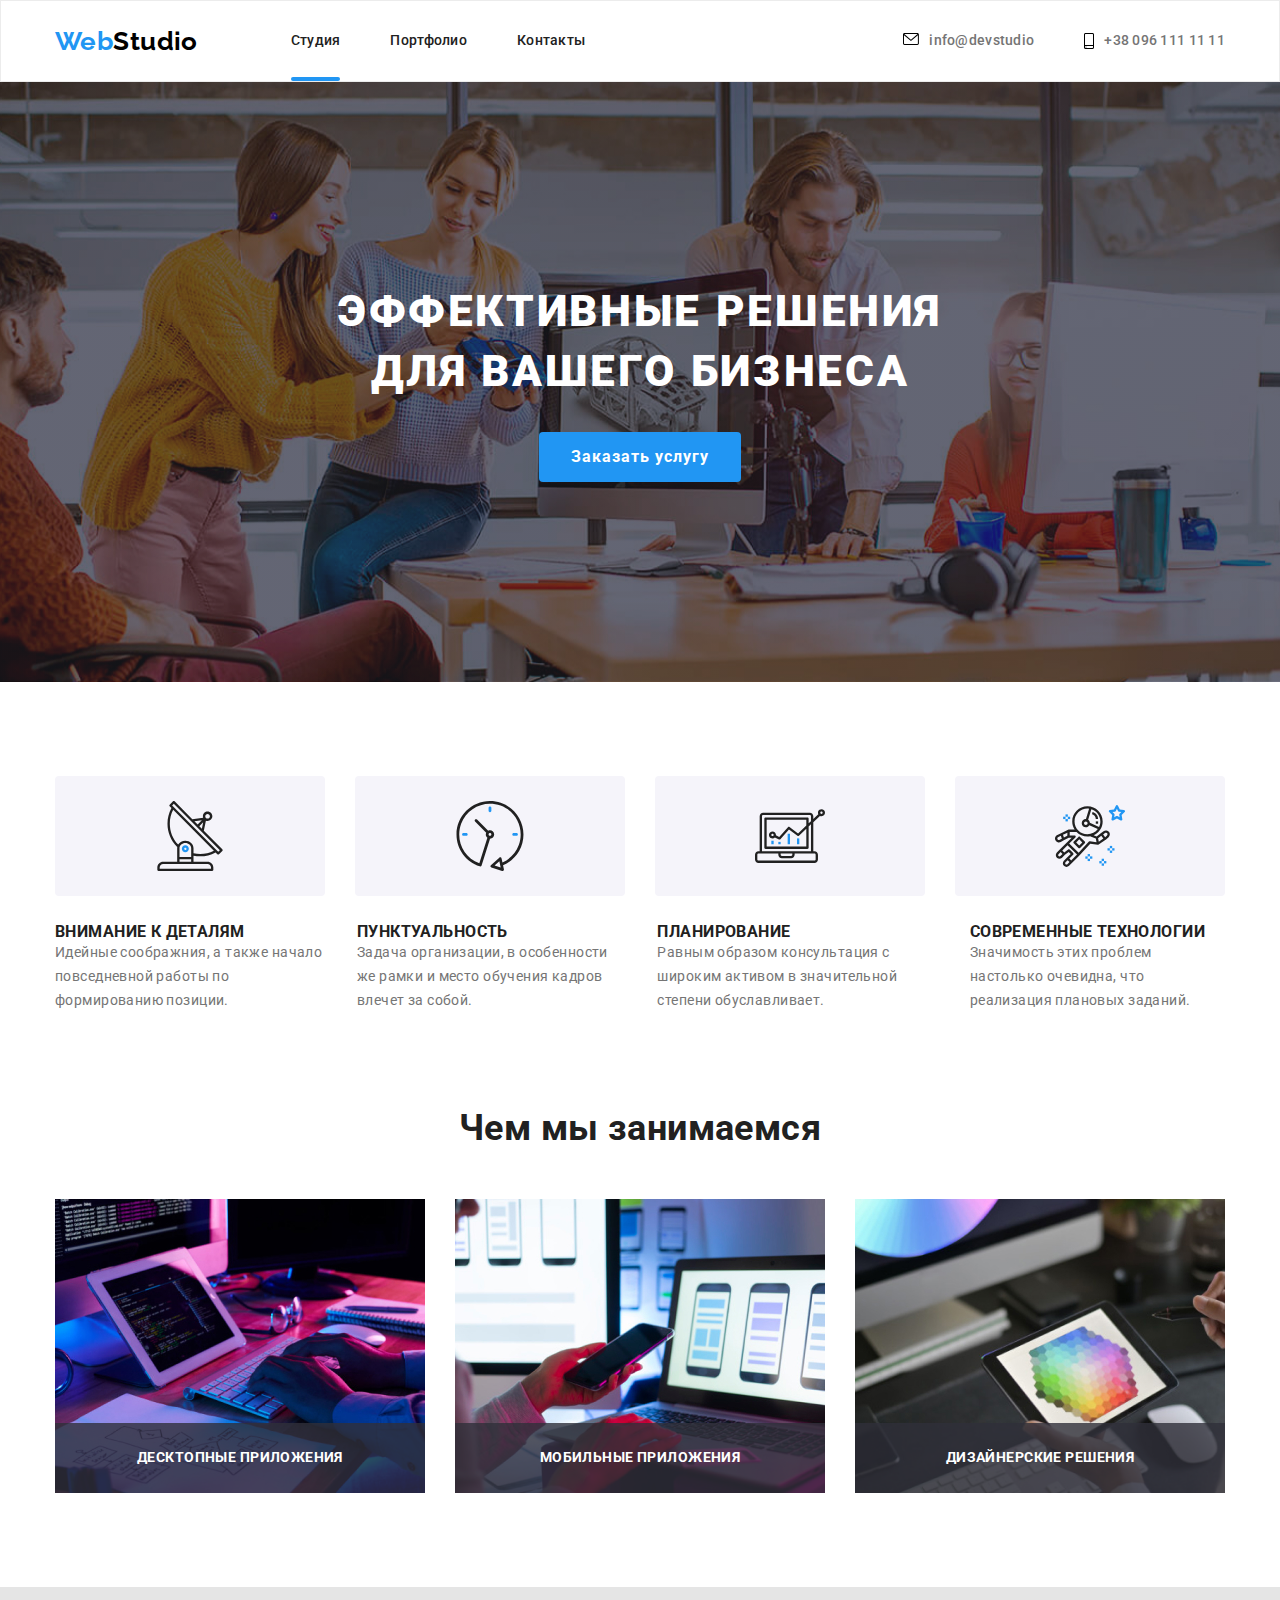
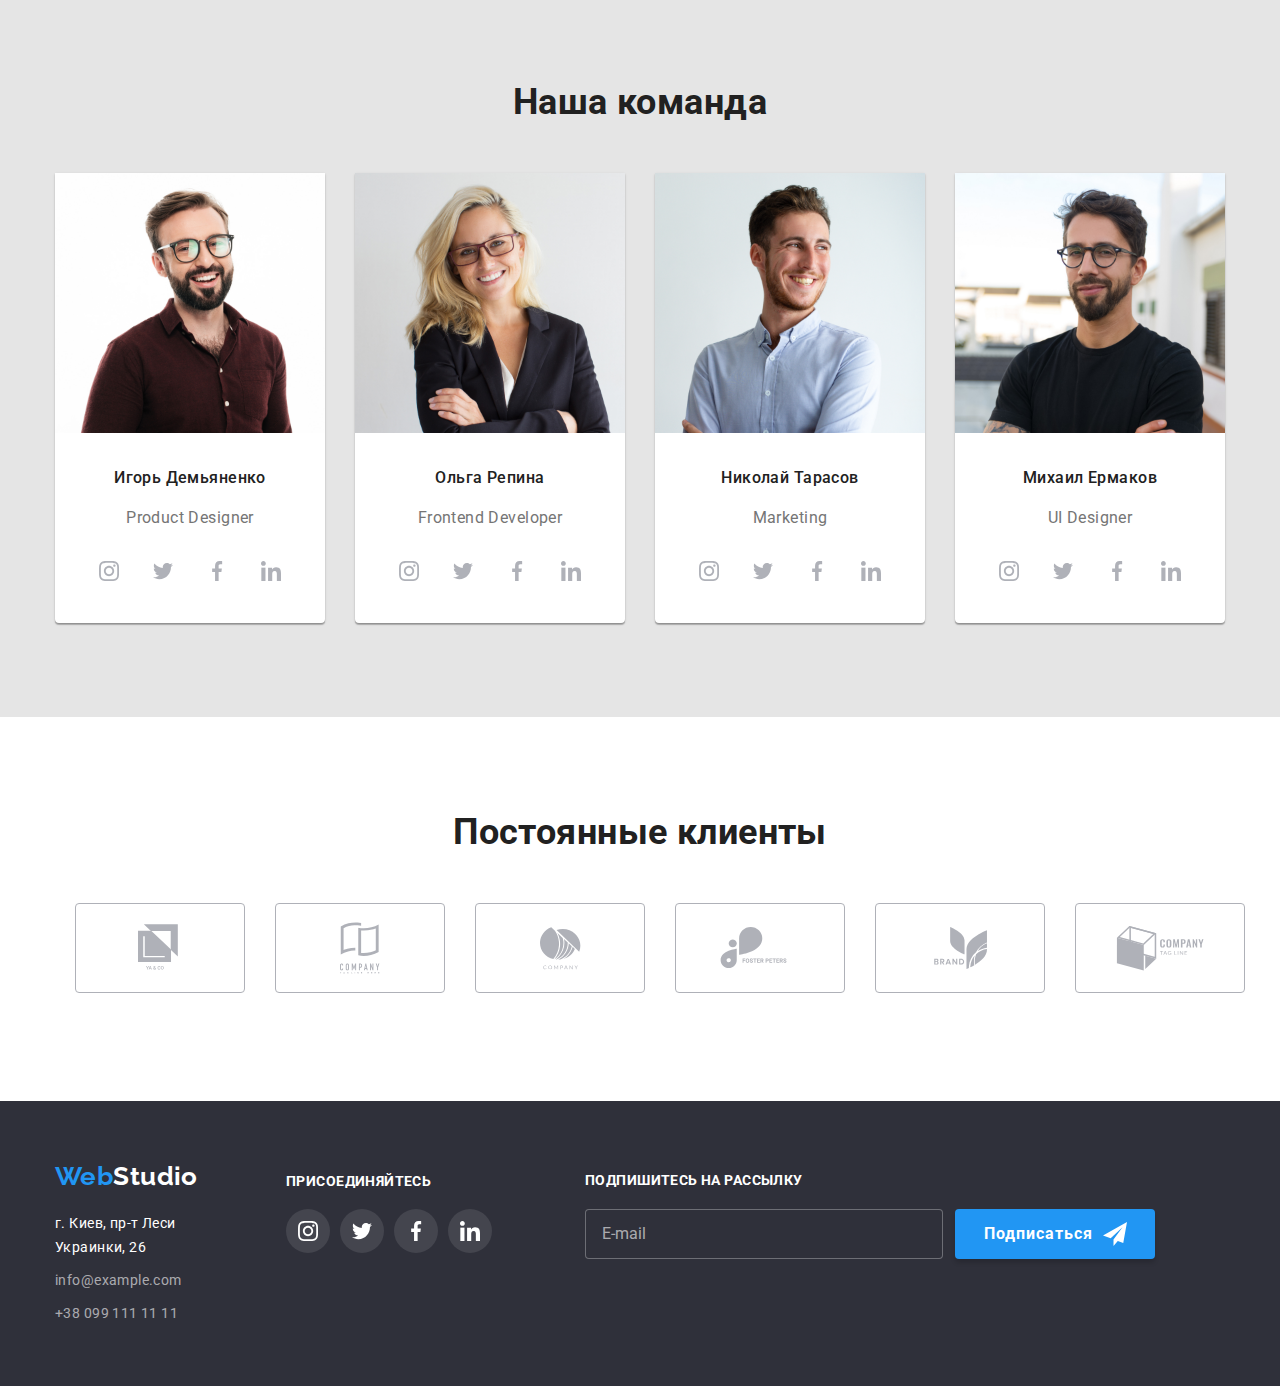
==== index.html @ 0bd9d5df "goit-markup-hw-06" ====
<!DOCTYPE html>
<html lang="ru">
<head>
    <meta charset="UTF-8">
    <meta name="viewport" content="width=device-width, initial-scale=1.0">
    <link href="https://fonts.googleapis.com/css2?family=Raleway:wght@100;600&family=Roboto:wght@100;400;500;700;900&display=swap" rel="stylesheet">
    <link rel="stylesheet" href="https://cdnjs.cloudflare.com/ajax/libs/modern-normalize/1.0.0/modern-normalize.min.css">
    <link rel="stylesheet" href="./css/style.css">
    <title>goit-markup-hw-04</title>
</head>
<body>
    <header class="header">
        <div class="container">
        <nav class="navigation">
            <a class="logo link" href="index.html" lang="en"><span class="web link">Web </span>Studio</a>
            <ul class="navigation-list list">
                <li class="navigation-list-item">
                <a class="navigation-list-link current link" href="index.html">Студия</a>    
                </li>
                <li class="navigation-list-item">
                <a class="navigation-list-link link" href="portfolio.html">Портфолио</a> 
                </li>
                <li class="navigation-list-item">
                <a class="navigation-list-link link" href="">Контакты</a> 
                </li>
            </ul>
        </nav>
        <div class="header-ul">
        <ul class="header-adress list">
            <li class="header-adress-link link">
                <a class="header-adress mail link" href="mailto:info@devstudio">
                    <svg class="envelope header-adress-link-item-svg">
                        <use href="./images/symbol-defs.svg#envelope"></use>
                    </svg>
                    info@devstudio</a>
            </li>
            <li  class="header-adress-link link">
                <a class="header-adress link" href="tel:380961111111">
                    <svg class="smartphone header-adress-link-item-svg">
                        <use href="./images/symbol-defs.svg#smartphone"></use>
                    </svg>
                    +38 096 111 11 11</a>
            </li>
        </ul>
        </div>
        </div>
    </header>
    <main>
        <!--Заказ услуг-->
       <section class="services">
        <div class="hero-content ">
            <h1 class="hero-title">ЭФФЕКТИВНЫЕ РЕШЕНИЯ<br> ДЛЯ ВАШЕГО БИЗНЕСА</h1>
            <button data-modal-open class="modal-btn">Заказать услугу</button>
        </div>
        </section>
        <!--Приоритеты компании-->
        <section class="prioriti-section">
            <div class="container">
            <ul class="prioriti-img-list list">
                <li class="prioriti-img-link">
                    <div class="prioriti-img-cont">
                        <svg class="prioriti-img-item">
                            <use href="./images/symbol-defs.svg#antenna"></use>
                        </svg>
                    </div>
                </li>
                <li class="prioriti-img-link">
                    <div class="prioriti-img-cont">
                        <svg class="prioriti-img-item">
                            <use href="./images/symbol-defs.svg#clock"></use>
                        </svg>
                    </div>
                </li>
                <li class="prioriti-img-link">
                    <div class="prioriti-img-cont">
                        <svg class="prioriti-img-item">
                            <use href="./images/symbol-defs.svg#diagram"></use>
                        </svg>
                    </div>
                </li>
                <li class="prioriti-img-link">
                    <div class="prioriti-img-cont">
                        <svg class="prioriti-img-item">
                            <use href="./images/symbol-defs.svg#astronaut"></use>
                        </svg>
                    </div>
                </li>
            </ul>    
            <ul class="prioriti-list list">
                <li class="prioriti-link">
                    <h3 class="heading3">ВНИМАНИЕ К ДЕТАЛЯМ</h3>
                    <p class="prioriti">
                        Идейные соображния, а также начало повседневной работы по формированию позиции.
                    </p>
                </li>
                <li class="prioriti-link">
                    <h3 class="heading3">ПУНКТУАЛЬНОСТЬ</h3>
                    <p class="prioriti">
                        Задача организации, в особенности же рамки и место обучения кадров влечет за собой.
                    </p>
                </li>
                <li class="prioriti-link">
                    <h3 class="heading3">ПЛАНИРОВАНИЕ</h3>
                    <p class="prioriti">
                        Равным образом консультация с широким активом в значительной степени обуславливает.
                    </p>
                </li>
                <li class="prioriti-link">
                    <h3 class="heading3">СОВРЕМЕННЫЕ ТЕХНОЛОГИИ</h3>
                    <p class="prioriti">
                        Значимость этих проблем настолько очевидна, что реализация плановых заданий.
                    </p>
                </li>
            </ul>
            </div>
         </section>
         <!--Виды деятельности-->
         <section class="activities-section">
            <div class="containe">
            <h2 class="heading2">Чем мы занимаемся</h2>
            <ul class="activities-list list">
                <li class="activities-link">
                    <img src="./images/img1.jpg" alt="фото компьютера" width="370" height="294">
                    <p class="activities-text">ДЕСКТОПНЫЕ ПРИЛОЖЕНИЯ</p>
                </li>
                <li class="activities-link">
                    <img src="./images/img2.jpg" alt="фото ноутбука" width="370" height="294">
                    <p class="activities-text">МОБИЛЬНЫЕ ПРИЛОЖЕНИЯ</p>
                 </li>
                <li class="activities-link">
                    <img src="./images/img3.jpg" alt="фото планшета" width="370" height="294">
                    <p class="activities-text">ДИЗАЙНЕРСКИЕ РЕШЕНИЯ</p>
                 </li>
                 
            </ul>
            </div>
        </section>
        <!--Наши сотрудники-->
        <section class="profession">
            <div class="container">
            <h2 class="heading2">Наша команда</h2>
                <ul class="profession-list list">
                 <li class="profession-linl">
                    <img class="profession-img" src="./images/Photo1.jpg" alt="photo Product Designer" width="270" height="260">
                    <p class="name">Игорь Демьяненко</p>
                    <p class="profession-name">Product Designer</p>
                    <ul class="social-profession-list list">
                        <li class="social-profession-link link">
                            <a class="social-profession-link-item link" href="#">
                                <svg class="social-profession-link-item-svg">
                                    <use href="./images/symbol-defs.svg#instagram"></use>
                                </svg>
                            </a>
                        </li>
                        <li class="social-profession-link link">
                            <a class="social-profession-link-item link" href="#">
                                <svg class="social-profession-link-item-svg">
                                    <use href="./images/symbol-defs.svg#twitter"></use>
                                </svg>
                            </a>
                        </li>
                        <li class="social-profession-link link">
                            <a class="social-profession-link-item link" href="#">
                                <svg class="social-profession-link-item-svg">
                                    <use href="./images/symbol-defs.svg#facebook"></use>
                                </svg>
                            </a>
                        </li>
                        <li class="social-profession-link link">
                            <a class="social-profession-link-item link" href="#">
                                <svg class="social-profession-link-item-svg">
                                    <use xlink:href="./images/symbol-defs.svg#linkedin"></use>
                                </svg>
                            </a>
                        </li>
                    </ul>
                </li>
                <li class="profession-linl">
                    <img class="profession-img" src="./images/Photo2.jpg" alt="photo Frontend Developer" width="270" height="260">
                    <p class="name">Ольга Репина</p>
                    <p class="profession-name">Frontend Developer</p>
                    <ul class="social-profession-list list">
                        <li class="social-profession-link link">
                            <a class="social-profession-link-item link" href="#">
                                <svg class="social-profession-link-item-svg">
                                    <use href="./images/symbol-defs.svg#instagram"></use>
                                </svg>
                            </a>
                        </li>
                        <li class="social-profession-link link">
                            <a class="social-profession-link-item link" href="#">
                                <svg class="social-profession-link-item-svg">
                                    <use href="./images/symbol-defs.svg#twitter"></use>
                                </svg>
                            </a>
                        </li>
                        <li class="social-profession-link link">
                            <a class="social-profession-link-item link" href="#">
                                <svg class="social-profession-link-item-svg">
                                    <use href="./images/symbol-defs.svg#facebook"></use>
                                </svg>
                            </a>
                        </li>
                        <li class="social-profession-link link">
                            <a class="social-profession-link-item link" href="#">
                                <svg class="social-profession-link-item-svg">
                                    <use xlink:href="./images/symbol-defs.svg#linkedin"></use>
                                </svg>
                            </a>
                        </li>
                    </ul>
                </li>
                <li class="profession-linl">
                    <img class="profession-img" src="./images/Photo3.jpg" alt="photo Marketing" width="270" height="260">
                    <p class="name">Николай Тарасов</p>
                    <p class="profession-name">Marketing</p>
                    <ul class="social-profession-list list">
                        <li class="social-profession-link link">
                            <a class="social-profession-link-item link" href="#">
                                <svg class="social-profession-link-item-svg">
                                    <use href="./images/symbol-defs.svg#instagram"></use>
                                </svg>
                            </a>
                        </li>
                        <li class="social-profession-link link">
                            <a class="social-profession-link-item link" href="#">
                                <svg class="social-profession-link-item-svg">
                                    <use href="./images/symbol-defs.svg#twitter"></use>
                                </svg>
                            </a>
                        </li>
                        <li class="social-profession-link link">
                            <a class="social-profession-link-item link" href="#">
                                <svg class="social-profession-link-item-svg">
                                    <use href="./images/symbol-defs.svg#facebook"></use>
                                </svg>
                            </a>
                        </li>
                        <li class="social-profession-link link">
                            <a class="social-profession-link-item link" href="#">
                                <svg class="social-profession-link-item-svg">
                                    <use xlink:href="./images/symbol-defs.svg#linkedin"></use>
                                </svg>
                            </a>
                        </li>
                    </ul>
                </li>
                <li class="profession-linl">
                    <img class="profession-img" src="./images/Photo4.jpg" alt="photo UI Designer" width="270" height="260">
                    <p class="name">Михаил Ермаков</p>
                    <p class="profession-name">UI Designer</p>
                    <ul class="social-profession-list list">
                        <li class="social-profession-link link">
                            <a class="social-profession-link-item link" href="#">
                                <svg class="social-profession-link-item-svg">
                                    <use href="./images/symbol-defs.svg#instagram"></use>
                                </svg>
                            </a>
                        </li>
                        <li class="social-profession-link link">
                            <a class="social-profession-link-item link" href="#">
                                <svg class="social-profession-link-item-svg">
                                    <use href="./images/symbol-defs.svg#twitter"></use>
                                </svg>
                            </a>
                        </li>
                        <li class="social-profession-link link">
                            <a class="social-profession-link-item link" href="#">
                                <svg class="social-profession-link-item-svg">
                                    <use href="./images/symbol-defs.svg#facebook"></use>
                                </svg>
                            </a>
                        </li>
                        <li class="social-profession-link link">
                            <a class="social-profession-link-item link" href="#">
                                <svg class="social-profession-link-item-svg">
                                    <use xlink:href="./images/symbol-defs.svg#linkedin"></use>
                                </svg>
                            </a>
                        </li>
                    </ul>
                </li>    
                </ul>
            </div>
        </section>
         <!--Клиенты-->
         <section class="client-section">
            <div class="container">
                <h2 class="heading2">Постоянные клиенты</h2>
            <ul class="client-list lisl">
                <li class="client-link link">
                    <a class="client-link-item" href="">
                        <svg class="logo1 client-item-svg">
                            <use href="./images/symbol-defs.svg#logo1"></use>
                        </svg>
                    </a>
                </li>
                <li class="client-link link">
                    <a class="client-link-item" href="">
                        <svg class="logo2 client-item-svg">
                            <use  href="./images/symbol-defs.svg#logo2"></use>
                        </svg>
                    </a>
                </li>
                <li class="client-link link">
                    <a class="client-link-item" href="">
                        <svg class="logo3 client-item-svg">
                            <use href="./images/symbol-defs.svg#logo3"></use>
                        </svg>
                    </a>
                </li>
                <li class="client-link link">
                    <a class="client-link-item" href="">
                        <svg class="logo4 client-item-svg">
                            <use href="./images/symbol-defs.svg#logo4"></use>
                        </svg>
                    </a>
                </li>
                <li class="client-link link">
                    <a class="client-link-item" href="">
                        <svg class="logo5 client-item-svg">
                            <use  href="./images/symbol-defs.svg#logo5"></use>
                        </svg>
                    </a>
                </li>
                <li class="client-link link">
                    <a class="client-link-item" href="">
                        <svg class="logo6 client-item-svg">
                            <use href="./images/symbol-defs.svg#logo6"></use>
                        </svg>
                    </a>
                </li>
            </ul>
            </div>
        </section>
    </main>
    <footer class="footer">
        <div class="container">
            <div class="footer-cont">
                <div class="footer-adr">
        <a class="logo-footer link" href="index.html" lang="en"><span class="web link">Web </span>Studio</a>
        <ul class="footer-list list">
            <li class="footer-link">
                <address>
                <a class="adress link" href="https://goo.gl/maps/eEJU2auMTQiU7aT29" target="_blank">г. Киев, пр-т Леси Украинки, 26</a>
                </address>
            </li>
            <li class="footer-link">
                <address>
                <a class="e-mail link" href="mailto:info@example.com">info@example.com</a>
                </address>
            </li>
            <li class="footer-link">
                <address>
                <a class="tel link" href="tel:380991111111">+38 099 111 11 11</a>
                </address>
            </li>
        </ul>
                </div>
        <div class="social-footer">
        <b class="join">ПРИСОЕДИНЯЙТЕСЬ</b>
        <ul class="social-footer-list list">
             <li class="social-footer-link link">
                    <a class="social-footer-link-item" href="" aria-label="instagram">
                        <svg class="social-footer-link-item-svg">
                            <use href="./images/symbol-defs.svg#instagram"></use>
                        </svg>
                    </a>
                </li>
                <li class="social-footer-link link">
                    <a class="social-footer-link-item" href="" aria-label="twitter">
                        <svg class="social-footer-link-item-svg">
                            <use href="./images/symbol-defs.svg#twitter"></use>
                        </svg>
                    </a>
                </li>
                <li class="social-footer-link link">
                    <a class="social-footer-link-item" href="" aria-label="facebook">
                        <svg class="social-footer-link-item-svg">
                            <use href="./images/symbol-defs.svg#facebook"></use>
                        </svg>
                    </a>
                </li>
                <li class="social-footer-link link">
                    <a class="social-footer-link-item" href="" aria-label="linkedin">
                        <svg class="social-footer-link-item-svg">
                            <use href="./images/symbol-defs.svg#linkedin"></use>
                        </svg>
                    </a>
            </li>
        </ul>
        </div>
            <div class="footer-subscription">
            <form>
                <b class="footer-b">ПОДПИШИТЕСЬ НА РАССЫЛКУ</b>
                <div class="footer-subscription-button">
                <label for="signup-input" class="visually-input">E-mail</label>
                <input id="signup-input" type="email" class="footer-subscription-mail-btn" name="user email" placeholder="E-mail" required>
                <button type="submit" class="footer-subscription-btn">Подписаться
                    <svg class="footer-subscription-item">
                        <use class="footer-subscription-item-svg" href="./images/symbol-defs.svg#icon-icon-send"></use>
                    </svg>
                </button>
                </div>
            </form>
            </div>
            </div>
        </div>
    </footer>
    <div data-modal class="backdrop is-hidden">
        <div class="modal">
            <form>
                <b class="form-title">Оставьте свои данные, мы вам перезвоним</b>
                <div class="form-field">
                    <label for="name">Имя</label>
                    <svg width="12" height="12" class="icon-input">
                        <use href="./images/symbol-defs.svg#icon-pipl"></use>
                    </svg>
                    <input type="text" id="name" name="name">
                </div>
                <div class="form-field">
                    <label for="tel">Телефон</label>
                    <svg width="13" height="13" class="icon-input">
                        <use href="./images/symbol-defs.svg#icon-phone"></use>
                    </svg>
                    <input type="tel" id="tel" name="tel">
                </div>
                <div class="form-field">
                    <label for="mail">Почта</label>
                    <svg width="16" height="15" class="icon-input">
                        <use href="./images/symbol-defs.svg#icon-letter"></use>
                    </svg>
                    <input type="email" id="mail" name="email">
                </div>
                <div class="form-field">
                    <label for="comment">Комментарий</label>
                    <textarea id="comment" name="comment" placeholder="Введите текст"></textarea>
                </div>
                <div class="checkbox">
                   <label> 
                <input  class="i-do visually-hidden" type="checkbox" name="agree" value="agree">
                <div class="agree-background">
                        <svg width="16" height="15" class="icon-agree">
                            <use href="./images/symbol-defs.svg#icon-V"></use>
                        </svg>
                </div>
                    Соглашаюсь с рассылкой и принимаю <a href=""> Условия договора</a></label>
                </div>

                <div class="send-button">
                    <button type="submit">Отправить</button>
                </div>
                
            </form>
            <button data-modal-close class="close" type="button">
                    <svg width="11" height="11" class="icon-close">
                        <use href="./images/symbol-defs.svg#icon-Vector"></use>
                    </svg>
                </button>
        </div>
    </div>

    <script src="./js/modal.js"></script>
</body>
</html>
---- css/style.css ----
body {
font-family: Roboto;
font-style: normal;
font-weight: bold;
font-size: 14px;
line-height: 1.14;
letter-spacing: 0.03em;
background-color: #ffffff;
color: #757575;
}

.link {
text-decoration: none;
display: block;
padding: 0px;
margin: 0px;
}

.list {
list-style: none;
padding: 0px;
margin: 0px;
}

img{
display: block;
}

*, *::before, *::after {
    box-sizing: border-box;
}

/*Header*/

.header{
display: flex;
align-items: center;
width: auto;
border: 1px solid #ECECEC;
}


.logo, 
.web {
font-family: Raleway;
font-style: normal;
font-weight: bold;
font-size: 26px;
line-height: 1.19;   
}

.web {
color:#2196F3;
}

.logo {
color: #000000;
}

.navigation-list-link,
.header-adress {
font-weight: 500;
letter-spacing: 0.02em;
}

.navigation-list-link {
color: #212121;
transition: color 250ms cubic-bezier(0.4, 0, 0.2, 1);
position: relative;
}

.navigation-list-link.current::after{
position: absolute;
bottom: 0;
left: 0;
display: inline-block;
content: "";
width: 100%;
height: 4px;
border-radius: 2px;
background-color:  #2196F3;
}

.header-adress {
color: #757575;
transition: color 250ms cubic-bezier(0.4, 0, 0.2, 1);
}

.navigation-list-link:hover,
.navigation-list-link:focus,
.header-adress:hover,
.header-adress:focus {
color: #2196F3;

}

.container {
width: 1200px;
padding-left: 15px;
padding-right: 15px;
margin-left: auto;
margin-right: auto;
}

.navigation-list {
display: flex;
}
.navigation-list-item:not(:last-child) {
margin-right: 50px;
}

.logo{
display: flex;
margin-right: 93px;
}

.navigation {
display: flex;
align-items: center;
}

.header .container {
display: flex;
align-items: center;
}

.header-adress {
display: flex;
}

.header-ul {
display: flex;
margin-left: auto;
}

.mail {
margin-right: 50px;
}

.navigation-list-link{
padding-top: 32px;
padding-bottom: 32px;
}

.envelope{
width: 16px;
height: 12px;;
}

.smartphone{
width: 10px;
height: 16px;
}

.header-adress-link-item-svg{
margin-right: 10px;
transition: fill 250ms cubic-bezier(0.4, 0, 0.2, 1);
}

.header-adress-link:hover .header-adress-link-item-svg{
color: #2196F3;
fill: #2196F3;
} 

.header-adress:focus 
{
color: #2196F3;
fill: #2196F3;
}

/*main Заказ услуг */

h1{
margin: 0px;
margin-block-start: 0em;
margin-block-end: 0em;
}

button{
display: block;
margin: 0;
padding: 0;
border: 0;
}

.services{
background-color: #2F303A;
background-image: linear-gradient(
rgba(47, 48, 58, 0.4),
rgba(47, 48, 58, 0.4)
),
url(../images/BGimg.jpg);
background-repeat: no-repeat;
background-position: center;
background-size: 1600px, auto;
background-size: cover;

}

.hero-title {
font-weight: 900;
font-size: 44px;
line-height: 1.36;
text-align: center;
letter-spacing: 0.06em;
text-transform: uppercase;
color: #FFFFFF;
/*background: #2F303A;*/
margin-bottom: 30px;
}

.modal-btn{
color: #ffffff;
background-color: #2196F3;
display: inline-block;
text-align: center;
padding: 10px 32px;
border-radius: 4px;
border: none;
cursor: pointer;
font-weight: 700;
font-size: 16px;
line-height: 1.87;
letter-spacing: 0.06em;
}

.hero-content {
text-align: center;
padding-top: 200px;
padding-bottom: 200px;
}

/* Модальное окно "Героя" */
.backdrop {
    /* серый фон */
    position: fixed;
    top: 0;
    left: 0;
  
    width: 100%;
    height: 100%;
  
    background-color: rgba(0, 0, 0, 0.2);
  
    transition: opacity 250ms cubic-bezier(0.4, 0, 0.2, 1);
  }
  .backdrop.is-hidden {
    opacity: 0;
    pointer-events: none;
  }
  .backdrop.is-hidden .modal {
    transform: translate(-50%) scale(1.5);
  }
  .modal {
    position: fixed;
    top: 221px;
    left: 50%;
  
    transform: translate(-50%) scale(1);
    transition: transform 250ms cubic-bezier(0.4, 0, 0.2, 1);
  
    width: 528px;
    height: 581px;
  
    background-color: #ffffff;
    border-radius: 4px;
  }
  .close {
    /* кнопка закрытия мод окна */
    position: absolute;
    top: 8px;
    right: 8px;
  
    display: flex;
    align-items: center;
    justify-content: center;
  
    width: 30px;
    height: 30px;
    margin: 0;
    padding: 0;
  
    background-color: #ffffff;
    border: 1px solid rgba(0, 0, 0, 0.1);
    border-radius: 50%;
  }
  .icon-close {
    fill:  #000000;
    transition: fill 250ms cubic-bezier(0.4, 0, 0.2, 1);
  }
  .close:hover .icon-close {
    fill: #2196f3;
  }
  .close:hover {
    cursor: pointer;
  }
  .modal > form {
    box-sizing: content-box;
  
    width: 448px;
    padding-left: 40px;
    padding-right: 40px;
    padding-top: 40px;
    padding-bottom: 40px;
  }
  .form-title {
    display: inline-block;
  
    font-weight: 700;
    font-size: 20px;
    line-height: 1.15;
    text-align: center;
    letter-spacing: 0.03em;
  
    color: #212121;
    margin-bottom: 12px;
  }
  .form-field {
    position: relative;
  
    display: flex;
    flex-direction: column;
  
    margin-bottom: 10px;
  }
  .form-field > label {
    margin-bottom: 4px;
  
    font-size: 12px;
    line-height: 1.17;
    letter-spacing: 0.01em;
  }
  .form-field > input {
    border: 1px solid rgba(33, 33, 33, 0.2);
    border-radius: 4px;
    transition: border-color 250ms cubic-bezier(0.4, 0, 0.2, 1);
  
    padding-left: 42px;
  
    height: 40px;
  }
  .icon-input {
    position: absolute;
    bottom: 11px;
    left: 12px;
  
    fill:  #212121;
    transition: fill 250ms cubic-bezier(0.4, 0, 0.2, 1);
  }
  .form-field:hover .icon-input,
  .form-field:focus .icon-input {
    fill: #2196f3;
  }
  .form-field input:hover,
  .form-field > textarea:hover,
  .form-field input:focus,
  .form-field > textarea:focus {
    border-color: #2196f3;
    cursor: pointer;
  }
  .form-field > textarea {
    width: 448px;
    height: 120px;
    resize: none;
    padding: 12px 16px 12px 16px;
    margin-bottom: 20px;
  
    border: 1px solid rgba(33, 33, 33, 0.2);
    border-radius: 4px;
    transition: border-color 250ms cubic-bezier(0.4, 0, 0.2, 1);
  }
  .form-field > textarea::placeholder {
    font-size: 12px;
    line-height: 1.17;
    letter-spacing: 0.01em;
  
    color: rgba(117, 117, 117, 0.5);
  }
  .checkbox {
    /* контейнер для галочки и текста */
    margin-bottom: 30px;
  }
  .checkbox > label {
    display: inline-block;
  
    font-size: 14px;
    line-height: 1.71;
    letter-spacing: 0.03em;
  }
  .agree-background {
    /* кастомный чекбокс */
    display: inline-block;
    position: relative;
  
    width: 16px;
    height: 15px;
    margin-right: 8px;
  
    border: 1px solid  #212121;
    border-radius: 4px;
    transition: background-color 250ms cubic-bezier(0.4, 0, 0.2, 1);
  }
  .icon-agree {
    position: absolute;
    top: -2px;
    left: -2px;
  
    fill: white;
    stroke: white;
  }
  .i-do:checked + .agree-background {
    background-color: #2196f3;
    border-color: #2196f3;
  }
  .i-do:focus + .agree-background {
    border-color: #2196f3;
  }
  .checkbox a {
    color: #2196f3;
    text-decoration: underline;
    font-size: 14px;
    line-height: 1.71;
    letter-spacing: 0.03em;
  }
  .send-button {
    display: flex;
    justify-content: center;
  }
  .send-button > button:hover {
    cursor: pointer;
    box-shadow: 0px 3px 1px rgba(0, 0, 0, 0.1), 0px 1px 2px rgba(0, 0, 0, 0.08),
      0px 2px 2px rgba(0, 0, 0, 0.12);
  }
  .hero button, .modal button[type="submit"] {
    display: inline-block;
    padding: 10px 32px;
    border: none;
    border-radius: 4px;
    color: #ffffff;
    background-color: #2196f3;
    font-weight: 700;
    font-size: 16px;
    line-height: 1.87;
}
.i-do{
visibility: hidden;
}

/*main Приоритеты компании, Виды деятельности*/

h2,
h3,
p{
margin: 0px;
padding: 0px;
}

.activities-text{
justify-content: center;
color: #FFFFFF;
text-align: center;
width: 370px;
height: 70px;
padding-top: 27px;
padding-bottom: 27px;
position: absolute;
background: rgba(47, 48, 58, 0.8);
bottom: 0%;
}


.prioriti-section{
padding-top: 94px;
padding-bottom: 94px;
}
.activities-section{
padding-bottom: 94px;
}

.prioriti-img-list{
display: flex;
justify-content: center;
margin-bottom: 27px;
}
.prioriti-img-cont{
display: flex;
justify-content: center;
text-align:center;
width: 270px;
height: 120px;
background: #F5F4FA;
border-radius: 4px;
display: flex;
justify-content : center;
align-items :center;
}

.prioriti-img-link:not(:last-child) {
margin-right: 30px;
}

.prioriti-img-item{
width: 70px;
height: 70px;
display: flex;
}

.prioriti-list{
display: flex;
justify-content: center;
}

.prioriti-link:not(:last-child){
margin-right: 30px;
}

.activities-list{
display: flex;
justify-content: center;
}

.activities-link{
position: relative;
}

.activities-link:not(:last-child) {
margin-right: 30px;
}

.heading3{
text-transform: uppercase;
color: #212121;
}

.prioriti{
font-weight: normal;
font-size: 14px;
line-height: 1.71;
}

.heading2{
font-size: 36px;
line-height: 1.17;
text-align: center;
color: #212121;
margin-bottom: 50px;


}

/*main Наши сотрудники*/
.social-profession-list {
display: flex;
justify-content: center;
margin-bottom: 30px;
}

.social-profession-link{
display: block;
justify-content: center;
}


.social-profession-link-item{
display: flex;
width: 44px;
height: 44px;  
border-radius: 100%;
justify-content: center;
align-items: center;
transition: background-color 250ms cubic-bezier(0.4, 0, 0.2, 1);
}

.social-profession-link:not(:last-child) {
margin-right: 10px;   
}

.social-profession-link:first-of-type {
margin-left: 32px;
}

.social-profession-link:last-of-type {
margin-right: 32px;
}

.social-profession-link-item-svg {
width: 20px;
height: 20px;
fill: #AFB1B8;
text-decoration: none;
display: block;
justify-content: center;
transition: fill 250ms cubic-bezier(0.4, 0, 0.2, 1);
}

.social-profession-link-item:hover .social-profession-link-item-svg,
.social-profession-link-item:focus .social-profession-link-item-svg{
fill:  #ffffff;
}

.social-profession-link-item:hover,
.social-profession-link-item:focus{
background-color: #2196F3;
}
.profession{
background-color: #E5E5E5;
padding-top: 94px;
padding-bottom: 94px;

}
.profession-list{
display: flex;
justify-content: center;
}

.profession-linl:not(:last-child){
margin-right: 30px;
}

.profession-linl{
    background: #FFFFFF;   
    box-shadow: 0px 1px 3px rgba(0, 0, 0, 0.12), 0px 1px 1px rgba(0, 0, 0, 0.14), 0px 2px 1px rgba(0, 0, 0, 0.2);
    border-radius: 0px 0px 4px 4px;
}
.profession-img {
margin-bottom: 30px;
}

.name{
font-weight: 500;
font-size: 16px;
line-height: 1.88;
text-align: center;
color: #212121;
margin-bottom: 10px;
}

.profession-name {
font-weight: normal;
font-size: 16px;
line-height: 1.88;
text-align: center;
margin-bottom: 30px;
margin-bottom: 16px;
}

/*main Клиенты*/
.client-section{
    padding-top: 94px;
    padding-bottom: 94px;
}
.client-list{
display: flex;
justify-content: center;
text-align:center;
}
.client-link-item{
width: 170px;
height: 90px;
display: flex;
justify-content : center;
align-items :center;
border: 1px solid #AFB1B8;
border-radius: 4px;
transition: border 250ms cubic-bezier(0.4, 0, 0.2, 1);
}

.client-item-svg{
fill: #AFB1B8;
transition: fill 250ms cubic-bezier(0.4, 0, 0.2, 1);
}

.client-link-item:focus .client-item-svg,
.client-link-item:hover .client-item-svg{
fill:  #2196F3;

}
.client-link-item:hover,
.client-link:focus{
border: 1px solid #2196F3;
border-radius: 4px;
}

.client-link:not(:last-child){
margin-right: 30px;
}

.logo1{
width: 44px;
height: 49px;
}

.logo2{
width: 40px;
height: 52px;
}

.logo3{
width: 41px;
height: 43px;
}

.logo4{
width: 80px;
height: 42px;
}

.logo5{
width: 59px;
height: 42px;
}

.logo6{
width: 89px;
height: 45px;
}


/*footer*/

.footer-b{
display: block;
font-weight: 700;
font-size: 14px;
line-height: 1.14;
text-transform: uppercase;
margin-bottom: 20px;
color: #ffffff;
padding-top: 12px;
}

.visually-input{
width: 370px;
margin-right: 12px;
position: absolute;
top: 0;
left: 0;
width: 1px;
height: 1px;
margin: -1px;
border: 0;
padding: 0;
clip: rect(0 0 0 0);
overflow: hidden;
}

label {
cursor: default;
}
.footer-subscription{
display: block;    
}
form {
display: block;
margin-top: 0em;
}

.footer-subscription-button{
display: flex;
}

input::placeholder{
color: rgba(255,255,255,0.6);

font-weight: normal;
font-size: 16px;
line-height: 1.25;
display: flex;
align-items: center; 
}

.footer-subscription-mail-btn {
height: 50px;
width: 358px;
padding-top: 15px;
padding-bottom: 15px;
padding-left: 16px;
background-color: #2f303a;
border: 1px solid rgba(255,255,255,0.3);
border-radius: 4px;
margin-right: 12px;
}

.footer-subscription-mail-btn:focus,
.footer-subscription-mail-btn:hover,
.footer-subscription-btn:hover,
.footer-subscription-btn:focus{
outline: none;
}

.footer-subscription-btn{
display: block;
width: 200px;
height: 50px;
background: #2196F3;
box-shadow: 0px 4px 4px rgba(0, 0, 0, 0.15);
border-radius: 4px;
font-family: Roboto;
font-style: normal;
font-weight: bold;
font-size: 16px;
line-height: 1.25;
display: flex;
align-items: center;
text-align: center;
padding-left: 29px;
letter-spacing: 0.06em;
color: #FFFFFF;
}

.footer-subscription-item{
width: 24px;
height: 24px;
fill: #ffffff;
margin-left: 10px;
}

.footer-subscription-mail-btn:focus{
    color: rgba(255,255,255,0.6);
}

.footer{
padding-top: 60px;
}

.social-footer{
    margin-right: 93px;
}
.join{
display: block;
font-family: Roboto;
font-style: normal;
font-weight: bold;
font-size: 14px;
line-height: 16px;
letter-spacing: 0.03em;
text-transform: uppercase;
color: #FFFFFF;
padding-top: 12px;
margin-bottom: 20px;
}
.social-footer-link-item-svg{
width: 20px;
height: 20px;
fill: #ffffff;
text-decoration: none;
display: block;
justify-content: center;
}


.social-footer-link-item{
display: block;
display: flex;
width: 44px;
height: 44px;  
border-radius: 100%;
justify-content: center;
align-items: center;
background: rgba(255, 255, 255, 0.1);
transition: background-color 250ms cubic-bezier(0.4, 0, 0.2, 1);
}


.social-footer-link-item:hover,
.social-footer-link-item:focus{
background-color: #2196F3;
}
.social-footer-link:not(:last-child){
margin-right: 10px;
}
    
.footer-cont{
display: flex;
margin-right: 70px;
}
.social-footer-list{
display: flex;
}
.footer-link:not(:last-child){
margin-bottom: 9px;
}


.footer-list{
padding-bottom: 60px;
margin-right: 70px;
}

.adress{
font-style: normal;
font-weight: normal;
font-size: 14px;
line-height: 1.71;
color: #ffffff;
}

.e-mail,
.tel {
font-style: normal;
font-weight: normal;
font-size: 14px;
line-height: 1.71;
color: rgba(255, 255, 255, 0.6);
}

.footer{
background: #2F303A;
}

.logo-footer{
font-family: Raleway;
font-size: 26px;
line-height: 1.19;    
color: #ffffff;
display: flex;
margin-bottom: 20px;
}

/*Portfolio*/
.our-work-section{
padding-top: 94px;
padding-bottom: 50px;
}
.img{
display: block;
}

.all-text{
position: absolute;
font-style: normal;
font-weight: normal;
font-size: 18px;
line-height: 1.56;
letter-spacing: 0.03em;
width: 370px;
height: 294px;
color: #FFFFFF;
background: rgba(33, 150, 243, 0.9);
top: 100%;
left: 0;
transition: all 250ms cubic-bezier(0.4, 0, 0.2, 1);
}

.all-text-text{
padding-top: 63px;
padding-bottom: 63px;
padding-left: 24px;
padding-right: 24px;
}
.all-work-link-cont:hover .all-text,
.all-work-link-cont:focus .all-text{
top: 0%;
}

.all-work-img-text{
margin-bottom: 20px;
position: relative;
overflow: hidden;
}

.our-work-list{
display: flex;
justify-content: center;
}

.our-work-link:not(:last-child){
margin-right: 8px;
}

.button-our-work{
font-weight: 500;
font-size: 16px;
line-height: 1.63;
text-align: center;
color: #212121;
border-radius: 4px;
padding-top: 6px;
padding-bottom: 6px;
padding-left: 22px;
padding-right: 22px;
transition: color 250ms cubic-bezier(0.4, 0, 0.2, 1);
transition: background-color 250ms cubic-bezier(0.4, 0, 0.2, 1);
}

.button-our-work:hover,
.button-our-work:focus {
background-color: #2196F3 ;
color: #ffffff;
}

.all-work-section{
padding-bottom: 94px;

}
.all-work-list{
display: flex;
flex-wrap: wrap;
margin: -15px; 
}

.all-work-link:not(:nth-child(3n+3)){
margin-right: 30px;
}

.all-work-link:nth-last-child(n+4){
margin-bottom: 30px;}


.all-work-link-cont{
border: 1px solid #EEEEEE;
transition: box-shadow 250ms cubic-bezier(0.4, 0, 0.2, 1);
}

.all-work-link-cont:hover,
.all-work-link-cont:focus {
box-shadow: 0px 1px 1px rgba(0, 0, 0, 0.12), 0px 4px 4px rgba(0, 0, 0, 0.06), 1px 4px 6px rgba(0, 0, 0, 0.16);
}

.all-work-link-cont:focus{
    box-shadow: 0px 1px 1px rgba(0, 0, 0, 0.12), 0px 4px 4px rgba(0, 0, 0, 0.06), 1px 4px 6px rgba(0, 0, 0, 0.16);
}

.all-work{
font-size: 18px;
line-height: 2;
letter-spacing: 0.06em;
color: #212121;
margin-bottom: 4px;
padding-left: 24px;
}

.all-project{
font-weight: normal;
font-size: 16px;
line-height: 1.88;
color: #757575;
padding-left: 24px;
padding-bottom: 20px;
}
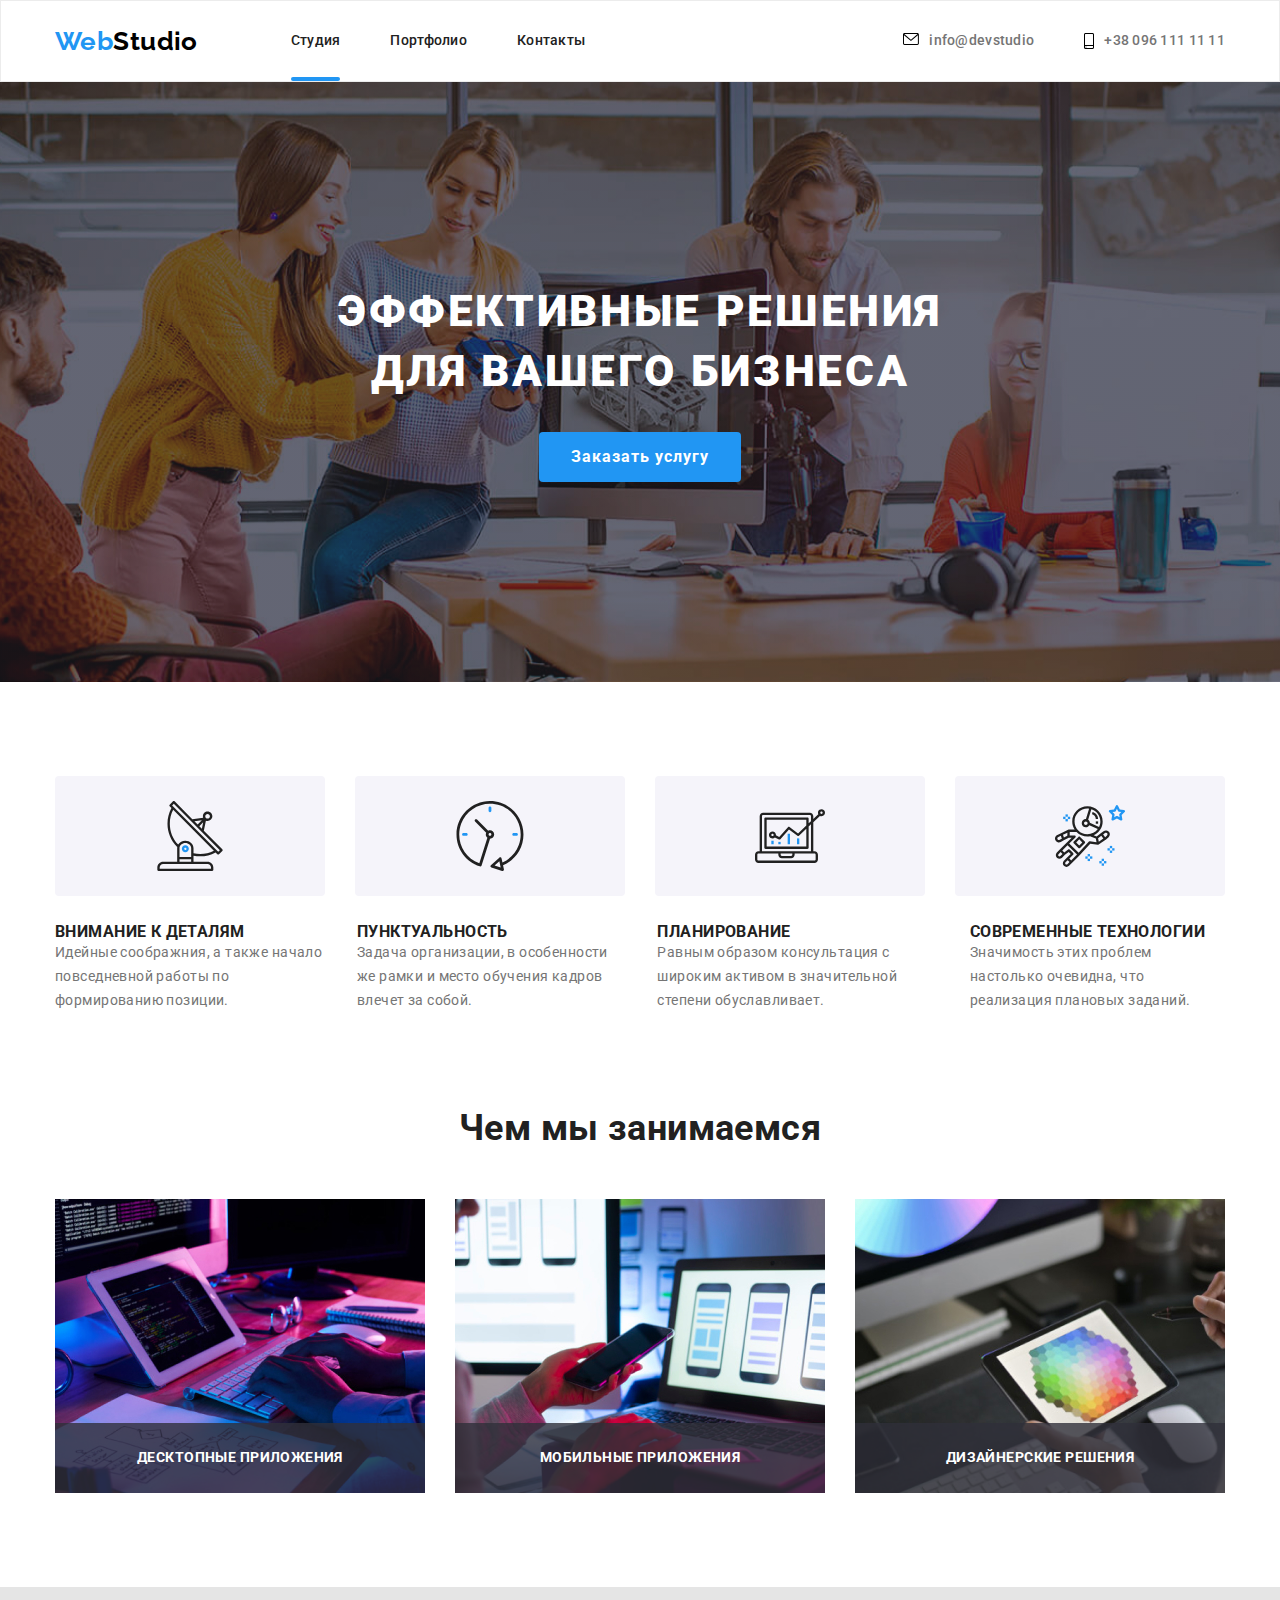
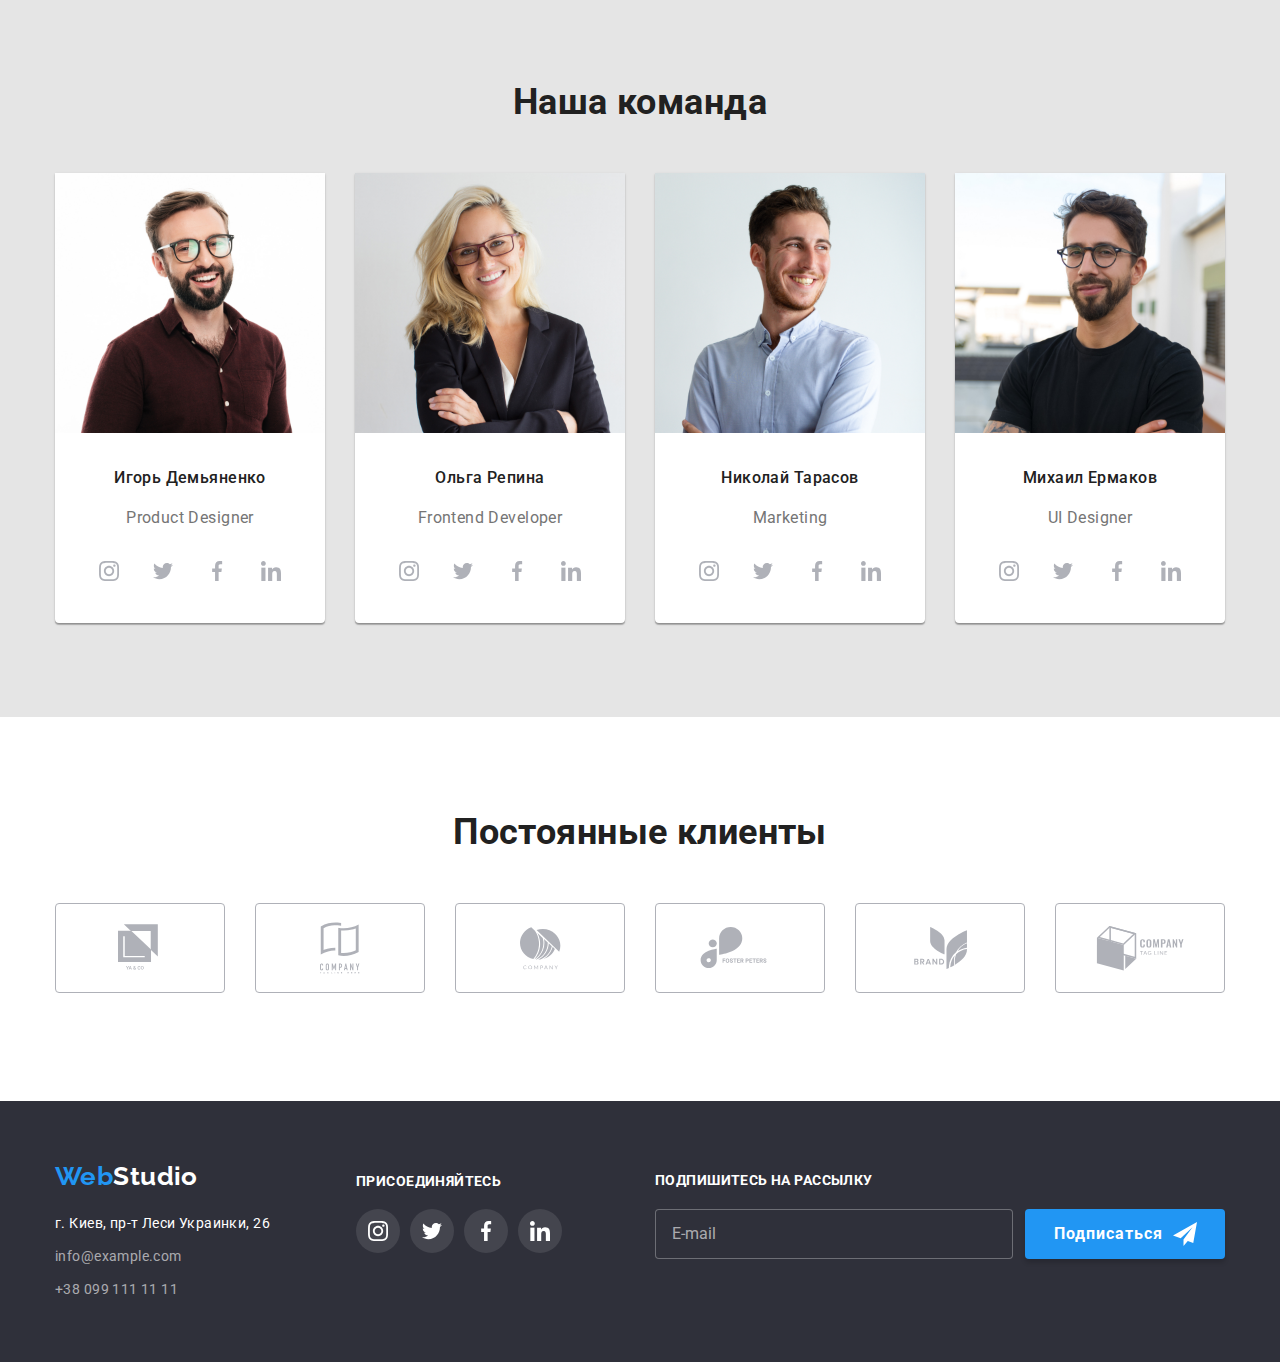
==== commit 0a00a165: "footer and modal" ====
--- a/index.html
+++ b/index.html
@@ -6,7 +6,7 @@
     <link href="https://fonts.googleapis.com/css2?family=Raleway:wght@100;600&family=Roboto:wght@100;400;500;700;900&display=swap" rel="stylesheet">
     <link rel="stylesheet" href="https://cdnjs.cloudflare.com/ajax/libs/modern-normalize/1.0.0/modern-normalize.min.css">
     <link rel="stylesheet" href="./css/style.css">
-    <title>goit-markup-hw-04</title>
+    <title>goit-markup-hw-06</title>
 </head>
 <body>
     <header class="header">
--- a/css/style.css
+++ b/css/style.css
@@ -653,6 +653,8 @@
 display: flex;
 justify-content: center;
 text-align:center;
+padding-inline-start: 0px;
+
 }
 .client-link-item{
 width: 170px;
@@ -884,7 +886,7 @@
 
 .footer-list{
 padding-bottom: 60px;
-margin-right: 70px;
+
 }
 
 .adress{
@@ -893,6 +895,8 @@
 font-size: 14px;
 line-height: 1.71;
 color: #ffffff;
+width: 231px;
+margin-right: 70px;
 }
 
 .e-mail,
